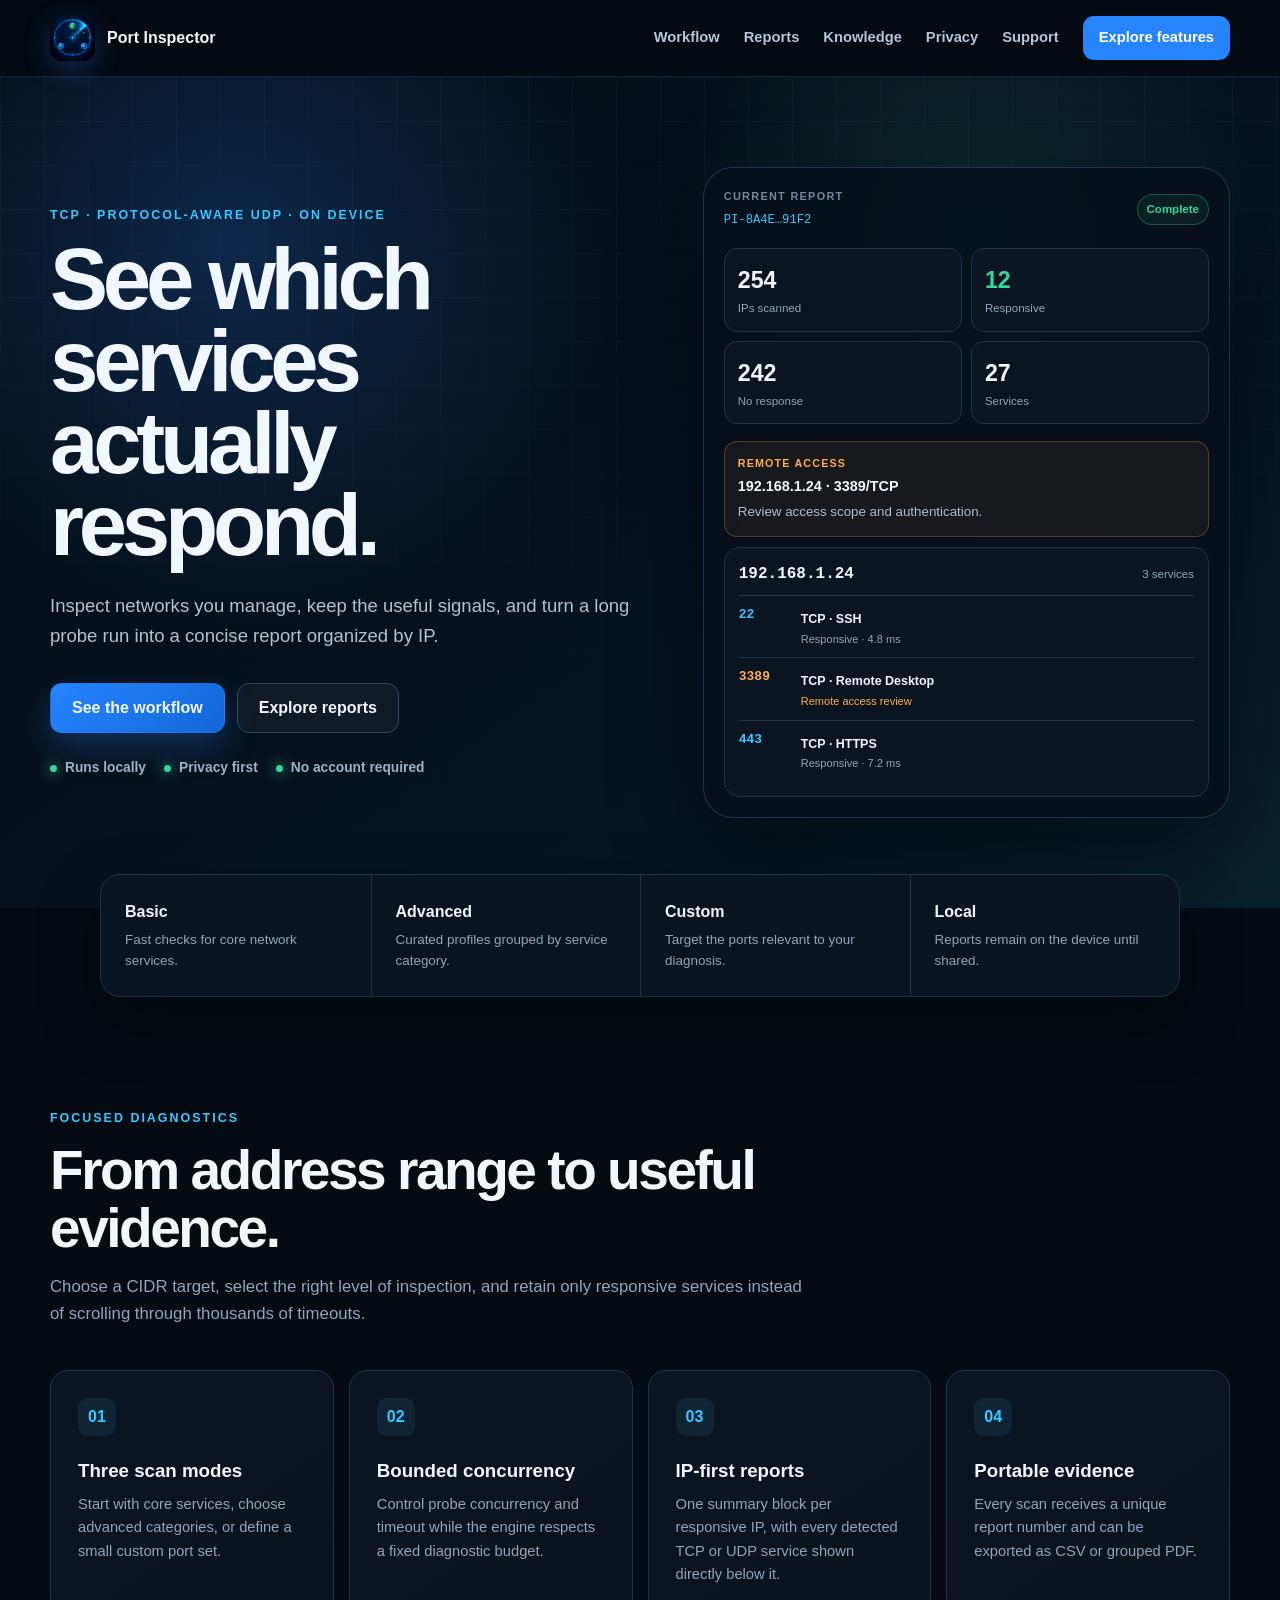
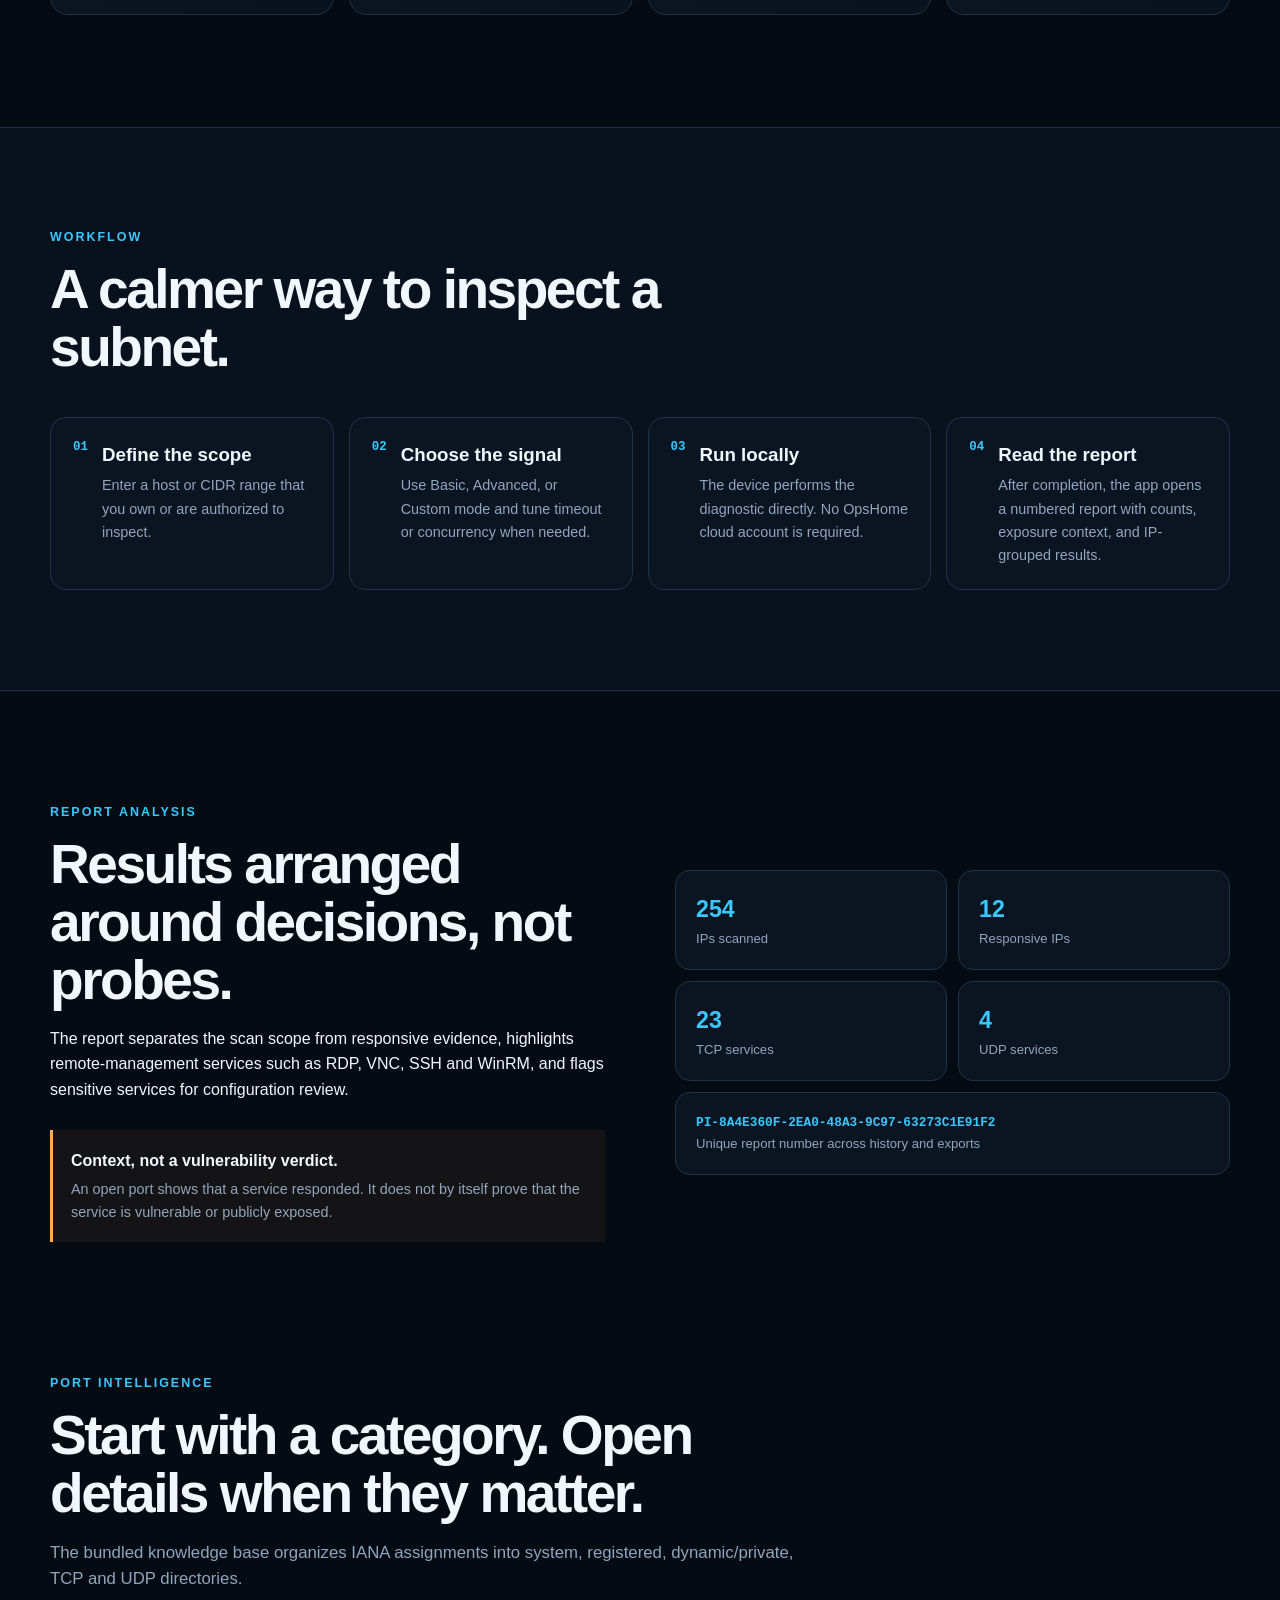
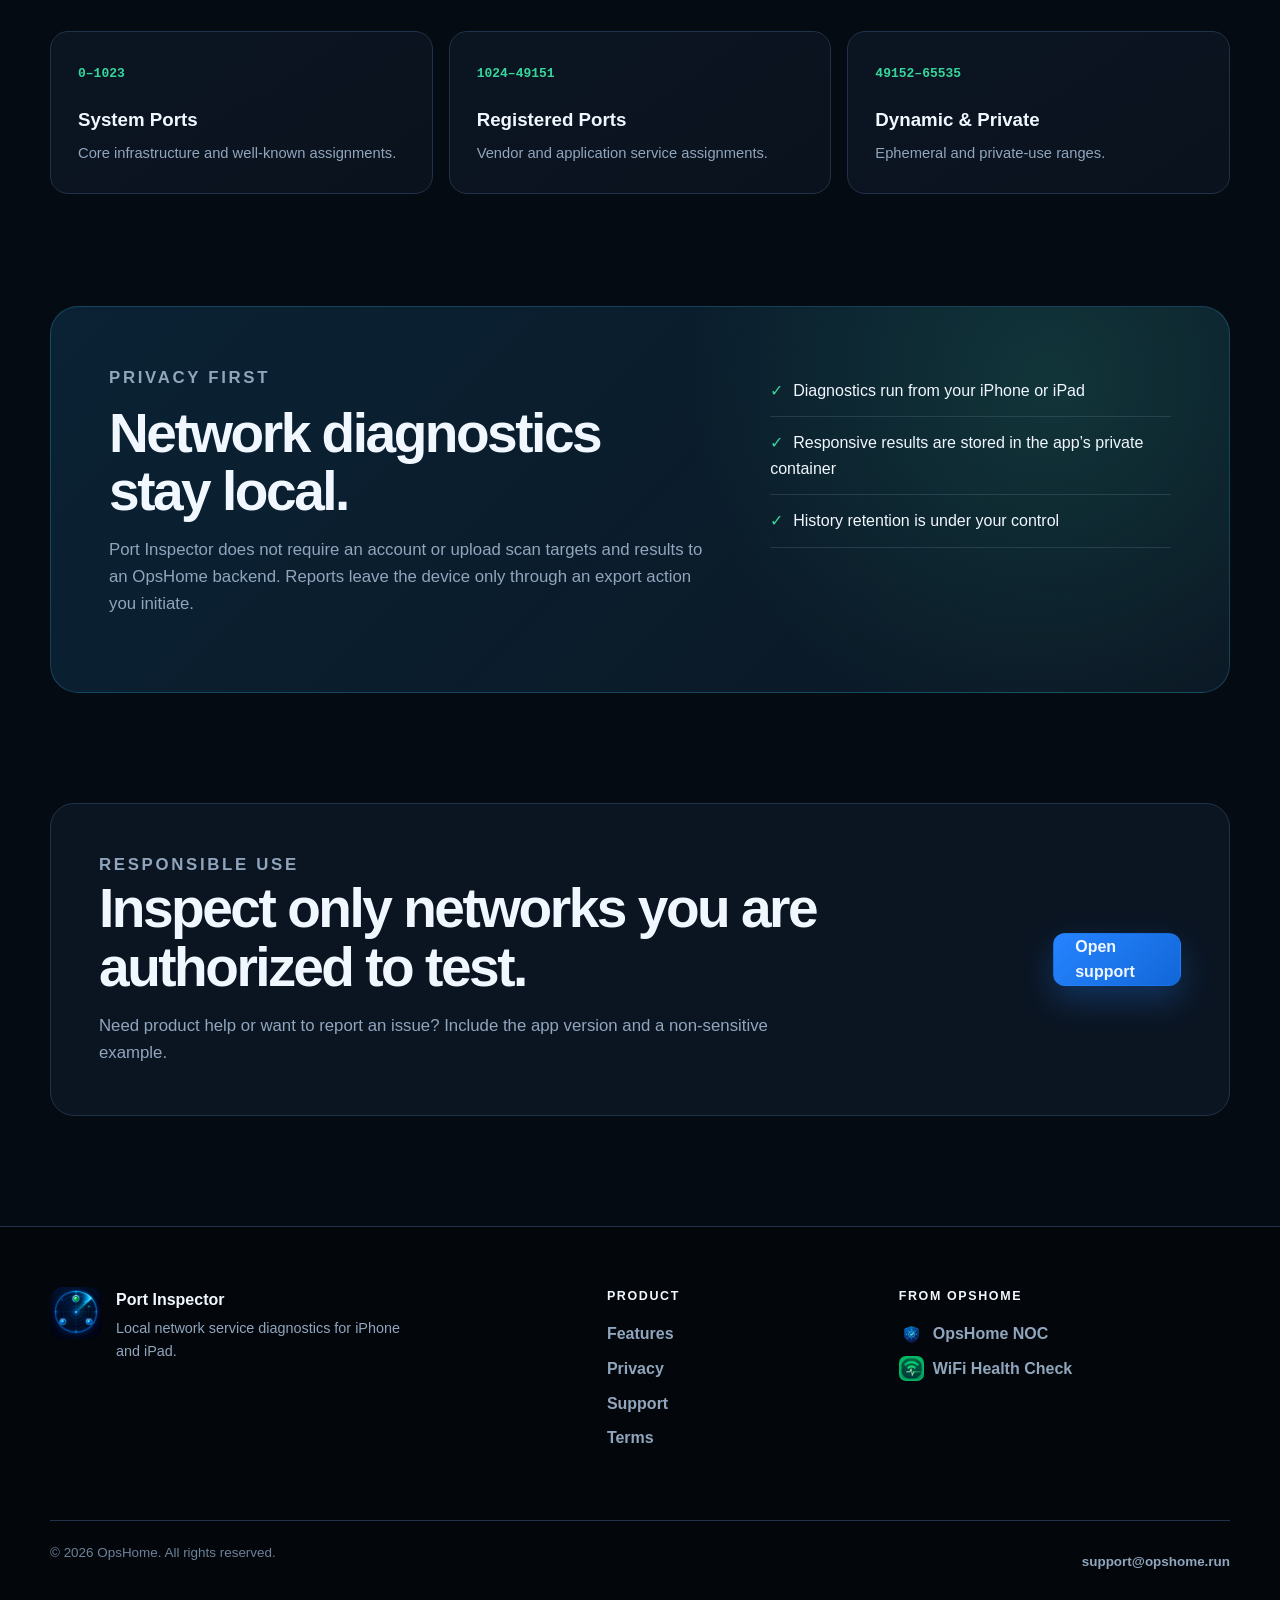
==== docs/index.html @ 99f1d392 "Add files via upload" ====
<!doctype html>
<html lang="en">
<head>
  <meta charset="utf-8">
  <meta name="viewport" content="width=device-width, initial-scale=1">
  <title>Port Inspector — Local Network Service Diagnostics</title>
  <meta name="description" content="Run focused TCP and protocol-aware UDP diagnostics, review responsive services by IP, and keep every scan report on your iPhone or iPad.">
  <meta name="theme-color" content="#050b13">
  <meta name="robots" content="index,follow,max-image-preview:large">
  <link rel="canonical" href="https://port-inspector.superstat2011.chatgpt.site/">
  <link rel="icon" type="image/png" href="assets/images/app-logo.png">
  <link rel="apple-touch-icon" href="assets/images/app-logo.png">
  <link rel="manifest" href="site.webmanifest">
  <link rel="stylesheet" href="styles.css">
  <meta property="og:type" content="website">
  <meta property="og:title" content="Port Inspector — Local Network Service Diagnostics">
  <meta property="og:description" content="Responsive-only reports, IP-based summaries, exposure context and an offline IANA knowledge base.">
  <meta property="og:url" content="https://port-inspector.superstat2011.chatgpt.site/">
  <script type="application/ld+json">
  {"@context":"https://schema.org","@type":"SoftwareApplication","name":"Port Inspector","applicationCategory":"UtilitiesApplication","operatingSystem":"iOS 17 or later, iPadOS 17 or later","url":"https://port-inspector.superstat2011.chatgpt.site/","description":"A local TCP and protocol-aware UDP diagnostic app for authorized networks.","featureList":["CIDR target selection","Curated service profiles","Responsive-only reports grouped by IP","Remote-access and sensitive-service context","Bundled IANA port knowledge","CSV and PDF export","On-device storage"]}
  </script>
</head>
<body>
  <header class="site-header"><div class="nav">
    <a class="brand" href="/" aria-label="Port Inspector home"><img src="assets/images/app-logo.png" alt=""><span>Port Inspector</span></a>
    <button class="menu-button" type="button" aria-label="Open menu" aria-expanded="false" data-menu-button>Menu</button>
    <nav class="nav-menu" aria-label="Primary navigation" data-nav-menu>
      <a href="#workflow">Workflow</a><a href="#reports">Reports</a><a href="#knowledge">Knowledge</a><a href="#privacy">Privacy</a><a href="support/">Support</a>
      <a class="nav-cta" href="#features">Explore features</a>
    </nav>
  </div></header>

  <main>
    <section class="hero"><div class="hero-grid">
      <div class="hero-copy">
        <p class="eyebrow">TCP · PROTOCOL-AWARE UDP · ON DEVICE</p>
        <h1>See which services actually respond.</h1>
        <p class="lede">Inspect networks you manage, keep the useful signals, and turn a long probe run into a concise report organized by IP.</p>
        <div class="hero-actions"><a class="button primary" href="#workflow">See the workflow</a><a class="button secondary" href="#reports">Explore reports</a></div>
        <div class="trust"><span>Runs locally</span><span>Privacy first</span><span>No account required</span></div>
      </div>

      <div class="product-demo" aria-label="Example Port Inspector report">
        <div class="demo-head"><div><span class="overline">CURRENT REPORT</span><code>PI-8A4E…91F2</code></div><span class="complete">Complete</span></div>
        <div class="metric-grid"><div><strong>254</strong><span>IPs scanned</span></div><div class="good"><strong>12</strong><span>Responsive</span></div><div><strong>242</strong><span>No response</span></div><div><strong>27</strong><span>Services</span></div></div>
        <div class="warning"><span>REMOTE ACCESS</span><strong>192.168.1.24 · 3389/TCP</strong><small>Review access scope and authentication.</small></div>
        <div class="host-card"><div class="host-title"><strong>192.168.1.24</strong><span>3 services</span></div><div class="port"><code>22</code><span><b>TCP · SSH</b><small>Responsive · 4.8 ms</small></span></div><div class="port risk"><code>3389</code><span><b>TCP · Remote Desktop</b><small>Remote access review</small></span></div><div class="port"><code>443</code><span><b>TCP · HTTPS</b><small>Responsive · 7.2 ms</small></span></div></div>
      </div>
    </div></section>

    <section class="metrics" aria-label="Product highlights"><div><strong>Basic</strong><span>Fast checks for core network services.</span></div><div><strong>Advanced</strong><span>Curated profiles grouped by service category.</span></div><div><strong>Custom</strong><span>Target the ports relevant to your diagnosis.</span></div><div><strong>Local</strong><span>Reports remain on the device until shared.</span></div></section>

    <section class="section" id="features"><div class="section-head"><p class="eyebrow">FOCUSED DIAGNOSTICS</p><h2>From address range to useful evidence.</h2><p>Choose a CIDR target, select the right level of inspection, and retain only responsive services instead of scrolling through thousands of timeouts.</p></div>
      <div class="feature-grid"><article><span>01</span><h3>Three scan modes</h3><p>Start with core services, choose advanced categories, or define a small custom port set.</p></article><article><span>02</span><h3>Bounded concurrency</h3><p>Control probe concurrency and timeout while the engine respects a fixed diagnostic budget.</p></article><article><span>03</span><h3>IP-first reports</h3><p>One summary block per responsive IP, with every detected TCP or UDP service shown directly below it.</p></article><article><span>04</span><h3>Portable evidence</h3><p>Every scan receives a unique report number and can be exported as CSV or grouped PDF.</p></article></div>
    </section>

    <section class="dark-band" id="workflow"><div class="band-inner"><div class="section-head"><p class="eyebrow">WORKFLOW</p><h2>A calmer way to inspect a subnet.</h2></div><ol class="steps"><li><span>01</span><div><h3>Define the scope</h3><p>Enter a host or CIDR range that you own or are authorized to inspect.</p></div></li><li><span>02</span><div><h3>Choose the signal</h3><p>Use Basic, Advanced, or Custom mode and tune timeout or concurrency when needed.</p></div></li><li><span>03</span><div><h3>Run locally</h3><p>The device performs the diagnostic directly. No OpsHome cloud account is required.</p></div></li><li><span>04</span><div><h3>Read the report</h3><p>After completion, the app opens a numbered report with counts, exposure context, and IP-grouped results.</p></div></li></ol></div></section>

    <section class="section" id="reports"><div class="split"><div class="section-head"><p class="eyebrow">REPORT ANALYSIS</p><h2>Results arranged around decisions, not probes.</h2><p>The report separates the scan scope from responsive evidence, highlights remote-management services such as RDP, VNC, SSH and WinRM, and flags sensitive services for configuration review.</p><div class="note"><strong>Context, not a vulnerability verdict.</strong><span>An open port shows that a service responded. It does not by itself prove that the service is vulnerable or publicly exposed.</span></div></div><div class="report-list"><div><b>254</b><span>IPs scanned</span></div><div><b>12</b><span>Responsive IPs</span></div><div><b>23</b><span>TCP services</span></div><div><b>4</b><span>UDP services</span></div><div class="wide"><b>PI-8A4E360F-2EA0-48A3-9C97-63273C1E91F2</b><span>Unique report number across history and exports</span></div></div></div></section>

    <section class="section knowledge" id="knowledge"><div class="section-head"><p class="eyebrow">PORT INTELLIGENCE</p><h2>Start with a category. Open details when they matter.</h2><p>The bundled knowledge base organizes IANA assignments into system, registered, dynamic/private, TCP and UDP directories.</p></div><div class="knowledge-grid"><article><code>0–1023</code><h3>System Ports</h3><p>Core infrastructure and well-known assignments.</p></article><article><code>1024–49151</code><h3>Registered Ports</h3><p>Vendor and application service assignments.</p></article><article><code>49152–65535</code><h3>Dynamic &amp; Private</h3><p>Ephemeral and private-use ranges.</p></article></div></section>

    <section class="privacy" id="privacy"><div><p class="eyebrow">PRIVACY FIRST</p><h2>Network diagnostics stay local.</h2><p>Port Inspector does not require an account or upload scan targets and results to an OpsHome backend. Reports leave the device only through an export action you initiate.</p></div><ul><li>Diagnostics run from your iPhone or iPad</li><li>Responsive results are stored in the app’s private container</li><li>History retention is under your control</li></ul></section>

    <section class="cta"><div><p class="eyebrow">RESPONSIBLE USE</p><h2>Inspect only networks you are authorized to test.</h2><p>Need product help or want to report an issue? Include the app version and a non-sensitive example.</p></div><a class="button primary" href="support/">Open support</a></section>
  </main>

  <footer><div class="footer-grid"><div class="footer-brand"><img src="assets/images/app-logo.png" alt=""><div><strong>Port Inspector</strong><span>Local network service diagnostics for iPhone and iPad.</span></div></div><div><h2>Product</h2><a href="#features">Features</a><a href="privacy/">Privacy</a><a href="support/">Support</a><a href="terms/">Terms</a></div><div><h2>From OpsHome</h2><a class="product-link" href="https://app.opshome.run/"><img src="assets/images/opshome-noc.png" alt="">OpsHome NOC</a><a class="product-link" href="https://wifi.opshome.run/"><img src="assets/images/wifi-health-check.png" alt="">WiFi Health Check</a></div></div><div class="footer-bottom"><span>© 2026 OpsHome. All rights reserved.</span><a href="mailto:support@opshome.run">support@opshome.run</a></div></footer>
  <script src="assets/js/main.js" defer></script>
</body>
</html>
---- docs/styles.css ----
:root{color-scheme:dark;--bg:#050b13;--panel:#0b1522;--panel2:#101d2d;--line:#203249;--text:#f1f7ff;--muted:#91a5bd;--cyan:#39c8ff;--blue:#2684ff;--mint:#37d69d;--orange:#ffad4d;--red:#ff6075;font-family:Inter,ui-sans-serif,-apple-system,BlinkMacSystemFont,"Segoe UI",sans-serif;font-synthesis:none}*{box-sizing:border-box}html{scroll-behavior:smooth}body{margin:0;color:var(--text);background:var(--bg);line-height:1.6}a{color:inherit}img{max-width:100%}.site-header{position:sticky;top:0;z-index:20;border-bottom:1px solid rgba(118,155,197,.15);background:rgba(5,11,19,.88);backdrop-filter:blur(18px)}.nav{width:min(1180px,calc(100% - 40px));min-height:76px;margin:auto;display:flex;align-items:center;gap:28px}.brand{display:flex;align-items:center;gap:12px;text-decoration:none;font-weight:850}.brand img{width:45px;height:45px;border-radius:12px;box-shadow:0 8px 26px rgba(38,132,255,.25)}.nav-menu{margin-left:auto;display:flex;align-items:center;gap:24px}.nav-menu>a{text-decoration:none;color:#b6c5d7;font-size:.92rem;font-weight:700}.nav-menu>a:hover{color:#fff}.nav-cta{padding:10px 16px!important;color:#fff!important;border-radius:11px;background:var(--blue)}.menu-button{display:none;margin-left:auto;padding:9px 12px;color:#fff;border:1px solid var(--line);border-radius:10px;background:var(--panel)}.hero{position:relative;overflow:hidden;background:radial-gradient(circle at 76% 18%,rgba(55,214,157,.13),transparent 25%),radial-gradient(circle at 18% 20%,rgba(38,132,255,.22),transparent 31%),linear-gradient(145deg,#050b13,#071421 70%,#08212b)}.hero:after{content:"";position:absolute;inset:0;pointer-events:none;background-image:linear-gradient(rgba(95,163,221,.045) 1px,transparent 1px),linear-gradient(90deg,rgba(95,163,221,.045) 1px,transparent 1px);background-size:44px 44px;mask-image:linear-gradient(#000,transparent 92%)}.hero-grid{position:relative;z-index:1;width:min(1180px,calc(100% - 40px));min-height:700px;margin:auto;padding:90px 0;display:grid;grid-template-columns:1.05fr .95fr;align-items:center;gap:70px}.eyebrow{margin:0 0 12px;color:var(--cyan);font-size:.78rem;font-weight:900;letter-spacing:.16em}.hero h1{max-width:700px;margin:0;font-size:clamp(3.2rem,6.8vw,6.2rem);line-height:.94;letter-spacing:-.06em}.lede{max-width:650px;margin:26px 0 0;color:#b1c2d5;font-size:1.16rem}.hero-actions{display:flex;gap:12px;margin-top:32px}.button{display:inline-flex;min-height:50px;padding:0 21px;align-items:center;justify-content:center;border:1px solid transparent;border-radius:12px;text-decoration:none;font-weight:850}.primary{background:linear-gradient(135deg,var(--blue),#1267d8);box-shadow:0 14px 32px rgba(38,132,255,.27)}.secondary{border-color:#304865;background:rgba(255,255,255,.04)}.trust{display:flex;flex-wrap:wrap;gap:18px;margin-top:24px;color:#9eb1c8;font-size:.86rem;font-weight:700}.trust span:before{content:"";display:inline-block;width:7px;height:7px;margin-right:8px;border-radius:50%;background:var(--mint);box-shadow:0 0 13px var(--mint)}.product-demo{padding:20px;border:1px solid rgba(92,143,194,.28);border-radius:30px;background:rgba(7,15,25,.85);box-shadow:0 36px 90px rgba(0,0,0,.45);backdrop-filter:blur(18px)}.demo-head,.host-title{display:flex;align-items:center;justify-content:space-between;gap:15px}.overline{display:block;color:#7189a4;font-size:.68rem;font-weight:900;letter-spacing:.12em}.demo-head code{color:var(--cyan);font-size:.76rem}.complete{padding:5px 9px;color:var(--mint);border:1px solid rgba(55,214,157,.3);border-radius:999px;background:rgba(55,214,157,.08);font-size:.72rem;font-weight:800}.metric-grid{display:grid;grid-template-columns:1fr 1fr;gap:9px;margin:17px 0}.metric-grid div{padding:13px;border:1px solid var(--line);border-radius:13px;background:var(--panel)}.metric-grid strong,.metric-grid span{display:block}.metric-grid strong{font-size:1.45rem}.metric-grid span{color:var(--muted);font-size:.72rem}.metric-grid .good strong{color:var(--mint)}.warning{padding:13px;border:1px solid rgba(255,173,77,.25);border-radius:13px;background:rgba(255,173,77,.07)}.warning span,.warning strong,.warning small{display:block}.warning span{color:var(--orange);font-size:.67rem;font-weight:900;letter-spacing:.11em}.warning strong{margin:3px 0;font-size:.9rem}.warning small{color:#aebed0}.host-card{margin-top:10px;padding:14px;border:1px solid var(--line);border-radius:15px;background:var(--panel)}.host-title{padding-bottom:8px}.host-title strong{font-family:ui-monospace,monospace}.host-title span{color:var(--muted);font-size:.72rem}.port{display:grid;grid-template-columns:54px 1fr;gap:8px;padding:9px 0;border-top:1px solid var(--line)}.port>code{color:var(--cyan);font-weight:900}.port span,.port small{display:block}.port b{font-size:.78rem}.port small{color:var(--muted);font-size:.69rem}.port.risk>code,.port.risk small{color:var(--orange)}.metrics{position:relative;z-index:2;width:min(1080px,calc(100% - 40px));margin:-34px auto 0;display:grid;grid-template-columns:repeat(4,1fr);border:1px solid var(--line);border-radius:20px;background:#0a1420;box-shadow:0 24px 60px rgba(0,0,0,.35)}.metrics div{padding:24px}.metrics div+div{border-left:1px solid var(--line)}.metrics strong,.metrics span{display:block}.metrics span{margin-top:4px;color:var(--muted);font-size:.84rem}.section,.privacy,.cta{width:min(1180px,calc(100% - 40px));margin:auto}.section{padding:112px 0}.section-head{max-width:760px}.section h2,.dark-band h2,.privacy h2,.cta h2{margin:0;font-size:clamp(2.2rem,4.3vw,3.6rem);line-height:1.06;letter-spacing:-.045em}.section-head>p:last-child,.privacy p,.cta p{color:var(--muted);font-size:1.05rem}.feature-grid{display:grid;grid-template-columns:repeat(4,1fr);gap:15px;margin-top:42px}.feature-grid article,.knowledge-grid article{padding:27px;border:1px solid var(--line);border-radius:18px;background:linear-gradient(145deg,#0b1522,#0a121d)}.feature-grid article>span{display:grid;width:38px;height:38px;place-items:center;color:var(--cyan);border-radius:10px;background:rgba(57,200,255,.09);font-weight:900}.feature-grid h3,.knowledge-grid h3{margin:20px 0 7px}.feature-grid p,.knowledge-grid p{margin:0;color:var(--muted);font-size:.92rem}.dark-band{padding:100px 0;border-block:1px solid var(--line);background:#08111c}.band-inner{width:min(1180px,calc(100% - 40px));margin:auto}.steps{display:grid;grid-template-columns:repeat(4,1fr);gap:15px;margin:40px 0 0;padding:0;list-style:none}.steps li{display:flex;gap:14px;padding:22px;border:1px solid var(--line);border-radius:16px;background:var(--panel)}.steps li>span{color:var(--cyan);font:900 .78rem ui-monospace,monospace}.steps h3{margin:0}.steps p{margin:5px 0 0;color:var(--muted);font-size:.9rem}.split{display:grid;grid-template-columns:1fr 1fr;gap:70px;align-items:center}.note{margin-top:28px;padding:18px;border-left:3px solid var(--orange);background:rgba(255,173,77,.06)}.note strong,.note span{display:block}.note span{margin-top:4px;color:var(--muted);font-size:.9rem}.report-list{display:grid;grid-template-columns:1fr 1fr;gap:11px}.report-list div{padding:20px;border:1px solid var(--line);border-radius:15px;background:var(--panel)}.report-list b,.report-list span{display:block}.report-list b{color:var(--cyan);font-size:1.45rem}.report-list span{color:var(--muted);font-size:.82rem}.report-list .wide{grid-column:1/-1}.report-list .wide b{overflow:hidden;font-size:.8rem;font-family:ui-monospace,monospace;text-overflow:ellipsis}.knowledge{padding-top:20px}.knowledge-grid{display:grid;grid-template-columns:repeat(3,1fr);gap:16px;margin-top:38px}.knowledge-grid code{color:var(--mint);font-weight:900}.privacy{padding:58px;display:grid;grid-template-columns:1.2fr .8fr;gap:60px;border:1px solid rgba(57,200,255,.22);border-radius:28px;background:radial-gradient(circle at 85% 20%,rgba(55,214,157,.14),transparent 35%),linear-gradient(135deg,#0a2234,#0b1724)}.privacy ul{margin:0;padding:0;list-style:none}.privacy li{padding:13px 0;border-bottom:1px solid rgba(141,174,205,.18)}.privacy li:before{content:"✓";margin-right:10px;color:var(--mint);font-weight:900}.cta{margin-top:110px;margin-bottom:110px;padding:48px;display:flex;align-items:center;justify-content:space-between;gap:30px;border:1px solid var(--line);border-radius:24px;background:var(--panel)}.cta p{max-width:680px;margin-bottom:0}footer{border-top:1px solid var(--line);background:#03070c}.footer-grid{width:min(1180px,calc(100% - 40px));margin:auto;padding:60px 0;display:grid;grid-template-columns:1.5fr .7fr 1fr;gap:60px}.footer-brand{display:flex;gap:14px}.footer-brand img{width:52px;height:52px;border-radius:13px}.footer-brand strong,.footer-brand span{display:block}.footer-brand span{max-width:300px;margin-top:5px;color:var(--muted);font-size:.9rem}footer h2{margin:0 0 15px;font-size:.78rem;letter-spacing:.13em;text-transform:uppercase}footer a{display:block;margin:9px 0;color:var(--muted);text-decoration:none;font-weight:650}.product-link{display:flex;align-items:center;gap:9px}.product-link img{width:25px;height:25px;object-fit:contain;border-radius:7px}.footer-bottom{width:min(1180px,calc(100% - 40px));margin:auto;padding:21px 0;display:flex;justify-content:space-between;border-top:1px solid var(--line);color:#6e8299;font-size:.84rem}.footer-bottom a{text-decoration:none}.page-hero{padding:90px max(20px,calc((100% - 900px)/2));background:linear-gradient(145deg,#081522,#0b2030);border-bottom:1px solid var(--line)}.page-hero h1{margin:0;font-size:clamp(2.5rem,5vw,4.5rem);letter-spacing:-.05em}.page-hero p{max-width:680px;color:var(--muted)}.page-content{width:min(800px,calc(100% - 40px));margin:auto;padding:65px 0 100px}.page-content h2{margin:38px 0 8px}.page-content p,.page-content li{color:#a8b9cc}.page-content a{color:var(--cyan)}
@media(max-width:950px){.hero-grid,.split{grid-template-columns:1fr}.product-demo{max-width:600px}.metrics,.feature-grid,.steps{grid-template-columns:1fr 1fr}.metrics div:nth-child(3){border-left:0;border-top:1px solid var(--line)}.metrics div:nth-child(4){border-top:1px solid var(--line)}.privacy{grid-template-columns:1fr}.menu-button{display:block}.nav-menu{position:absolute;top:76px;left:20px;right:20px;display:none;padding:18px;border:1px solid var(--line);border-radius:0 0 16px 16px;background:#08111c}.nav-menu.open{display:grid}.nav-menu a{padding:8px}.footer-grid{grid-template-columns:1fr 1fr}.footer-brand{grid-column:1/-1}}
@media(max-width:620px){.hero-grid{width:calc(100% - 28px);min-height:auto;padding:65px 0 90px}.hero h1{font-size:clamp(2.8rem,14vw,4.3rem)}.hero-actions{flex-direction:column}.metrics,.feature-grid,.steps,.knowledge-grid,.report-list{grid-template-columns:1fr}.metrics div+div{border-left:0;border-top:1px solid var(--line)}.section{padding:82px 0}.privacy{width:100%;padding:52px 20px;border-radius:0}.cta{margin-block:75px;padding:32px 23px;align-items:flex-start;flex-direction:column}.footer-grid{grid-template-columns:1fr;gap:32px}.footer-brand{grid-column:auto}.footer-bottom{flex-direction:column;gap:8px}.product-demo{padding:13px;border-radius:21px}}
@media(prefers-reduced-motion:reduce){html{scroll-behavior:auto}}
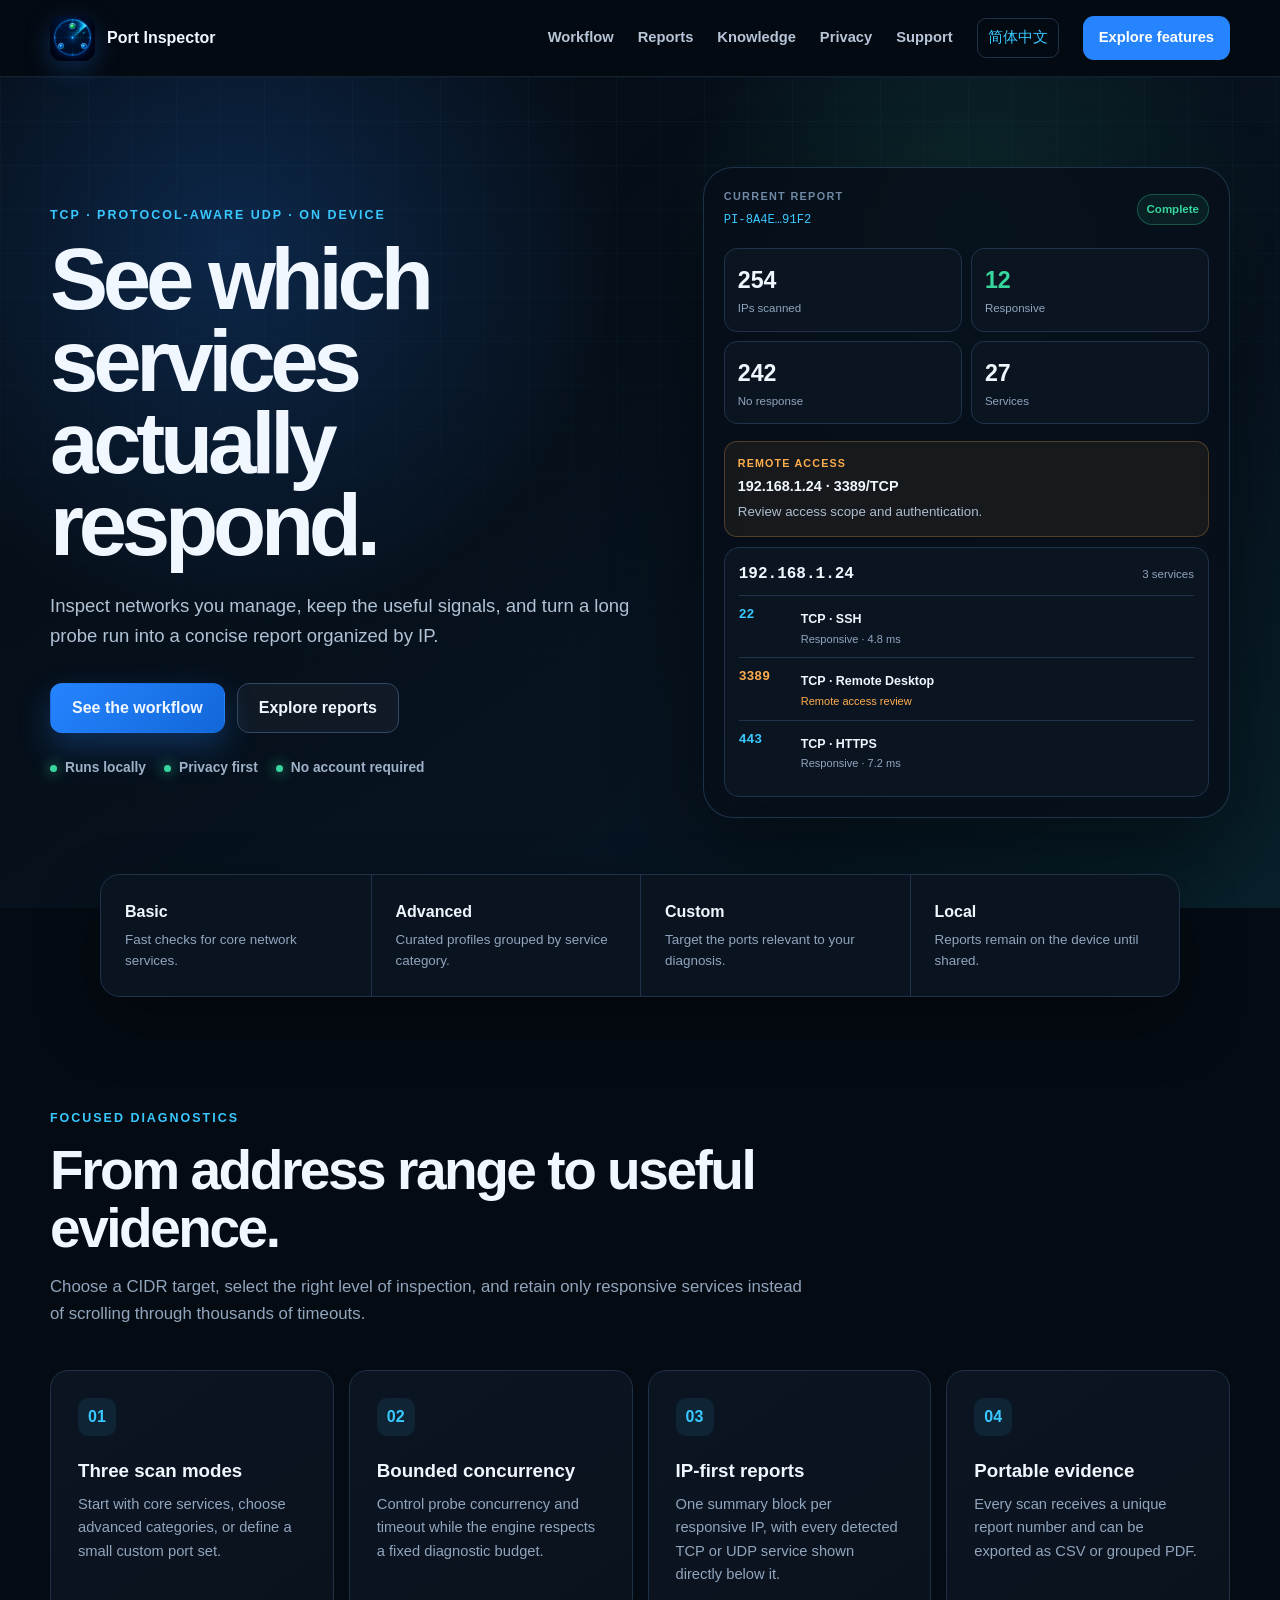
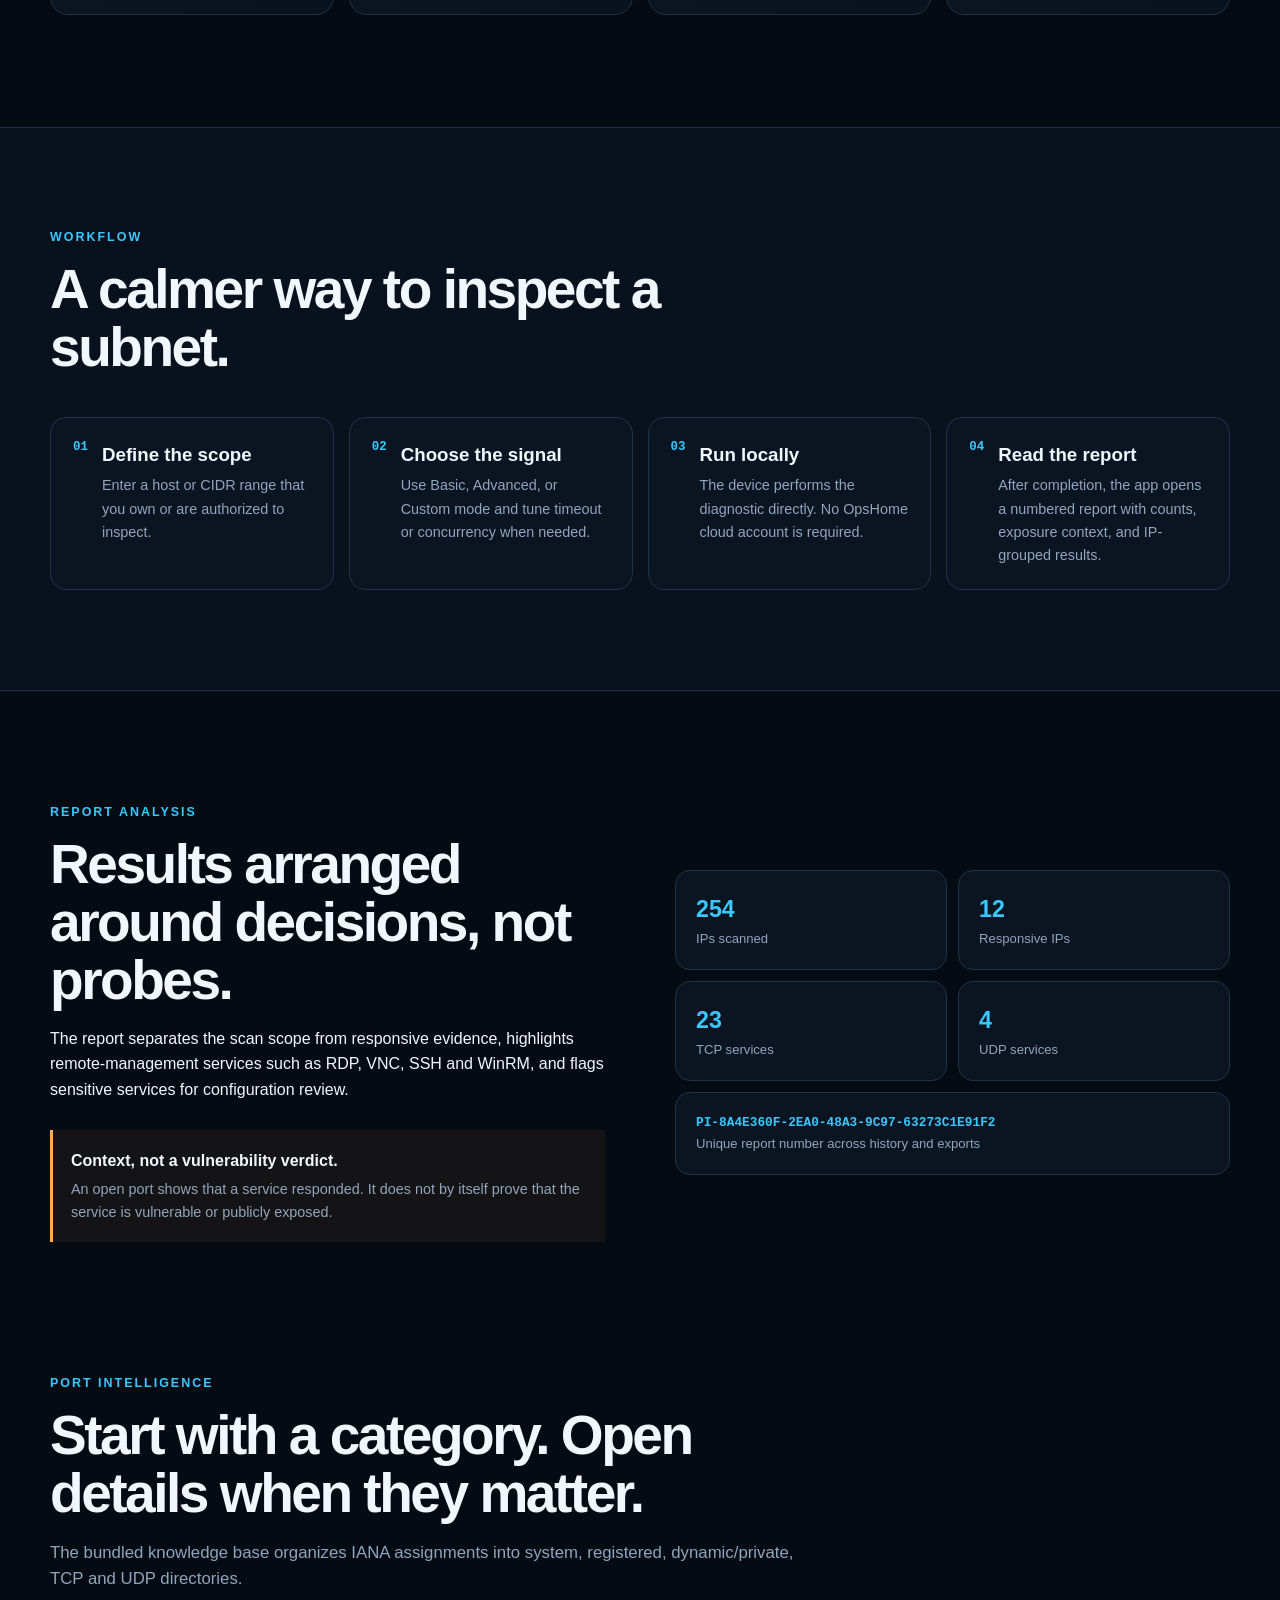
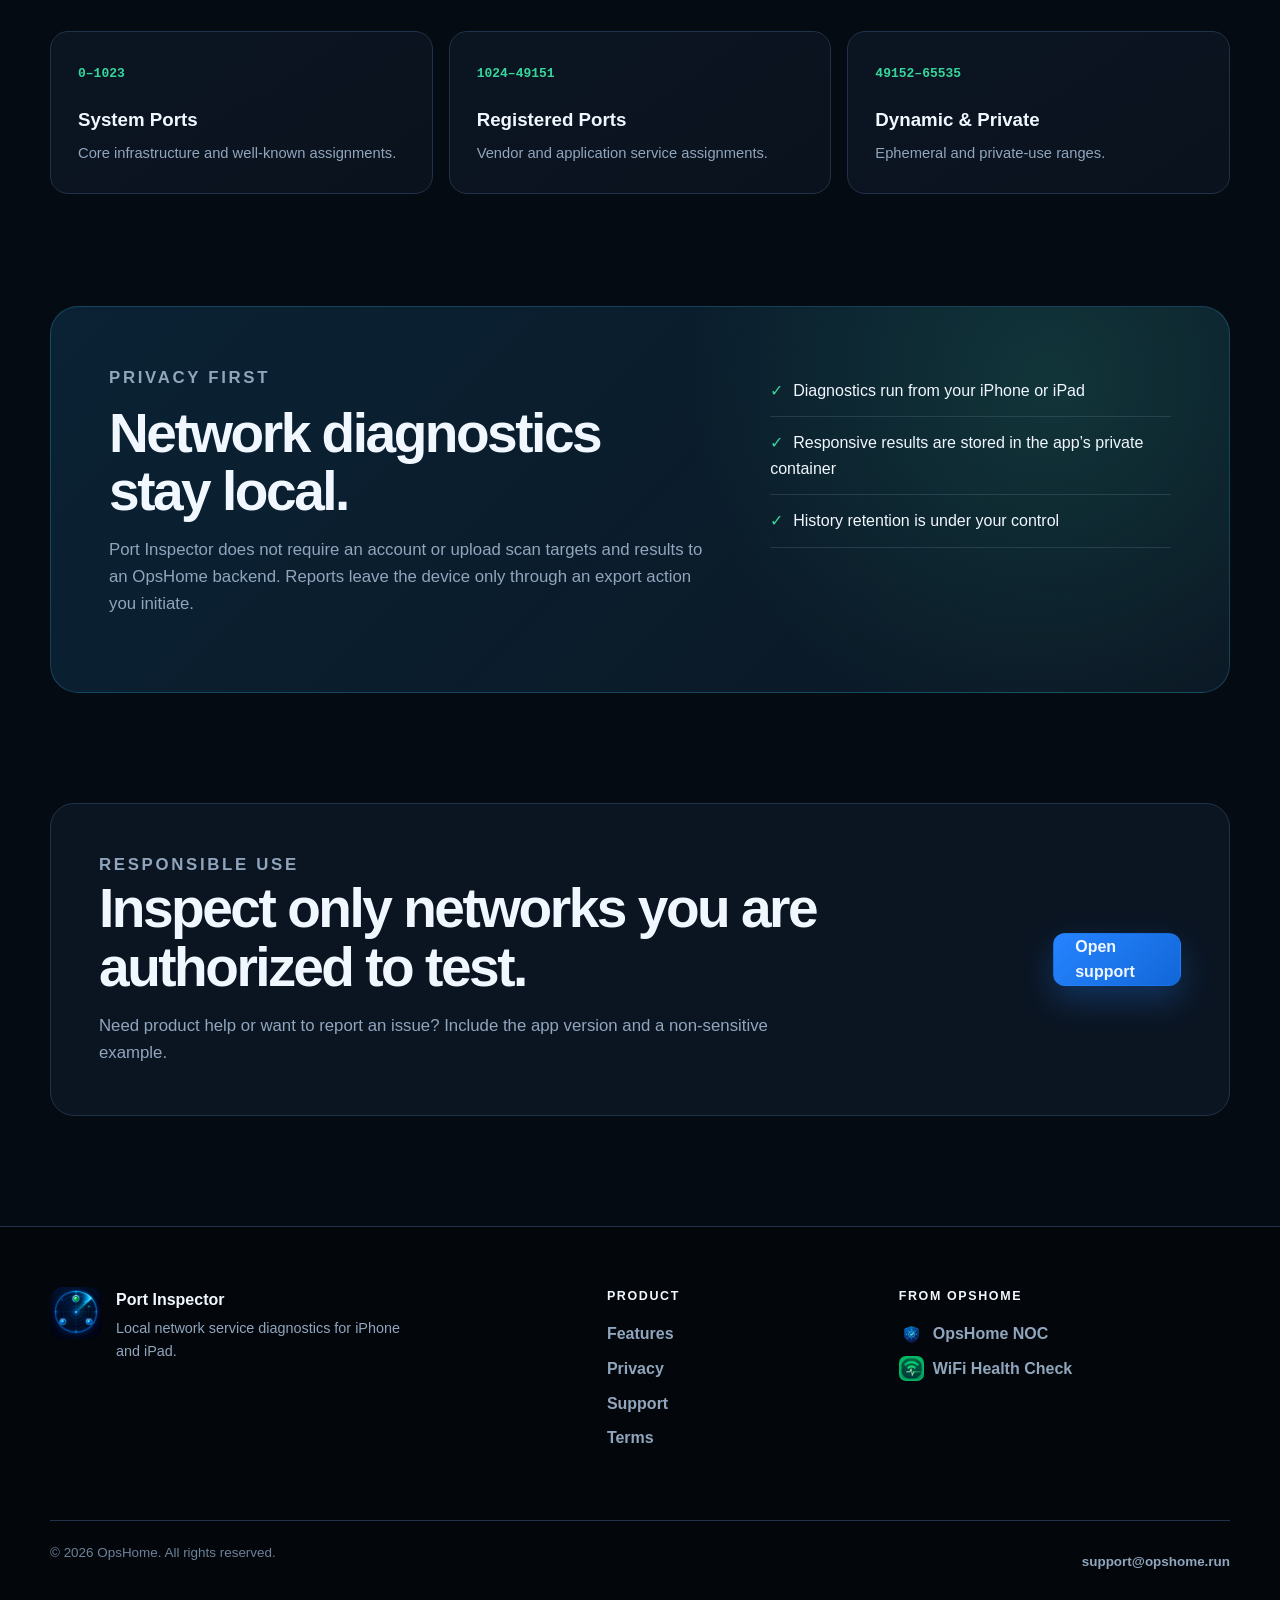
==== commit 6d32417f: "Add files via upload" ====
--- a/docs/index.html
+++ b/docs/index.html
@@ -8,6 +8,9 @@
   <meta name="theme-color" content="#050b13">
   <meta name="robots" content="index,follow,max-image-preview:large">
   <link rel="canonical" href="https://port-inspector.superstat2011.chatgpt.site/">
+  <link rel="alternate" hreflang="en" href="https://port-inspector.superstat2011.chatgpt.site/">
+  <link rel="alternate" hreflang="zh-Hans" href="https://port-inspector.superstat2011.chatgpt.site/zh-cn/">
+  <link rel="alternate" hreflang="x-default" href="https://port-inspector.superstat2011.chatgpt.site/">
   <link rel="icon" type="image/png" href="assets/images/app-logo.png">
   <link rel="apple-touch-icon" href="assets/images/app-logo.png">
   <link rel="manifest" href="site.webmanifest">
@@ -25,7 +28,7 @@
     <a class="brand" href="/" aria-label="Port Inspector home"><img src="assets/images/app-logo.png" alt=""><span>Port Inspector</span></a>
     <button class="menu-button" type="button" aria-label="Open menu" aria-expanded="false" data-menu-button>Menu</button>
     <nav class="nav-menu" aria-label="Primary navigation" data-nav-menu>
-      <a href="#workflow">Workflow</a><a href="#reports">Reports</a><a href="#knowledge">Knowledge</a><a href="#privacy">Privacy</a><a href="support/">Support</a>
+      <a href="#workflow">Workflow</a><a href="#reports">Reports</a><a href="#knowledge">Knowledge</a><a href="#privacy">Privacy</a><a href="support/">Support</a><a class="language-link" href="zh-cn/" lang="zh-Hans">简体中文</a>
       <a class="nav-cta" href="#features">Explore features</a>
     </nav>
   </div></header>
--- a/docs/styles.css
+++ b/docs/styles.css
@@ -1,4 +1,5 @@
 :root{color-scheme:dark;--bg:#050b13;--panel:#0b1522;--panel2:#101d2d;--line:#203249;--text:#f1f7ff;--muted:#91a5bd;--cyan:#39c8ff;--blue:#2684ff;--mint:#37d69d;--orange:#ffad4d;--red:#ff6075;font-family:Inter,ui-sans-serif,-apple-system,BlinkMacSystemFont,"Segoe UI",sans-serif;font-synthesis:none}*{box-sizing:border-box}html{scroll-behavior:smooth}body{margin:0;color:var(--text);background:var(--bg);line-height:1.6}a{color:inherit}img{max-width:100%}.site-header{position:sticky;top:0;z-index:20;border-bottom:1px solid rgba(118,155,197,.15);background:rgba(5,11,19,.88);backdrop-filter:blur(18px)}.nav{width:min(1180px,calc(100% - 40px));min-height:76px;margin:auto;display:flex;align-items:center;gap:28px}.brand{display:flex;align-items:center;gap:12px;text-decoration:none;font-weight:850}.brand img{width:45px;height:45px;border-radius:12px;box-shadow:0 8px 26px rgba(38,132,255,.25)}.nav-menu{margin-left:auto;display:flex;align-items:center;gap:24px}.nav-menu>a{text-decoration:none;color:#b6c5d7;font-size:.92rem;font-weight:700}.nav-menu>a:hover{color:#fff}.nav-cta{padding:10px 16px!important;color:#fff!important;border-radius:11px;background:var(--blue)}.menu-button{display:none;margin-left:auto;padding:9px 12px;color:#fff;border:1px solid var(--line);border-radius:10px;background:var(--panel)}.hero{position:relative;overflow:hidden;background:radial-gradient(circle at 76% 18%,rgba(55,214,157,.13),transparent 25%),radial-gradient(circle at 18% 20%,rgba(38,132,255,.22),transparent 31%),linear-gradient(145deg,#050b13,#071421 70%,#08212b)}.hero:after{content:"";position:absolute;inset:0;pointer-events:none;background-image:linear-gradient(rgba(95,163,221,.045) 1px,transparent 1px),linear-gradient(90deg,rgba(95,163,221,.045) 1px,transparent 1px);background-size:44px 44px;mask-image:linear-gradient(#000,transparent 92%)}.hero-grid{position:relative;z-index:1;width:min(1180px,calc(100% - 40px));min-height:700px;margin:auto;padding:90px 0;display:grid;grid-template-columns:1.05fr .95fr;align-items:center;gap:70px}.eyebrow{margin:0 0 12px;color:var(--cyan);font-size:.78rem;font-weight:900;letter-spacing:.16em}.hero h1{max-width:700px;margin:0;font-size:clamp(3.2rem,6.8vw,6.2rem);line-height:.94;letter-spacing:-.06em}.lede{max-width:650px;margin:26px 0 0;color:#b1c2d5;font-size:1.16rem}.hero-actions{display:flex;gap:12px;margin-top:32px}.button{display:inline-flex;min-height:50px;padding:0 21px;align-items:center;justify-content:center;border:1px solid transparent;border-radius:12px;text-decoration:none;font-weight:850}.primary{background:linear-gradient(135deg,var(--blue),#1267d8);box-shadow:0 14px 32px rgba(38,132,255,.27)}.secondary{border-color:#304865;background:rgba(255,255,255,.04)}.trust{display:flex;flex-wrap:wrap;gap:18px;margin-top:24px;color:#9eb1c8;font-size:.86rem;font-weight:700}.trust span:before{content:"";display:inline-block;width:7px;height:7px;margin-right:8px;border-radius:50%;background:var(--mint);box-shadow:0 0 13px var(--mint)}.product-demo{padding:20px;border:1px solid rgba(92,143,194,.28);border-radius:30px;background:rgba(7,15,25,.85);box-shadow:0 36px 90px rgba(0,0,0,.45);backdrop-filter:blur(18px)}.demo-head,.host-title{display:flex;align-items:center;justify-content:space-between;gap:15px}.overline{display:block;color:#7189a4;font-size:.68rem;font-weight:900;letter-spacing:.12em}.demo-head code{color:var(--cyan);font-size:.76rem}.complete{padding:5px 9px;color:var(--mint);border:1px solid rgba(55,214,157,.3);border-radius:999px;background:rgba(55,214,157,.08);font-size:.72rem;font-weight:800}.metric-grid{display:grid;grid-template-columns:1fr 1fr;gap:9px;margin:17px 0}.metric-grid div{padding:13px;border:1px solid var(--line);border-radius:13px;background:var(--panel)}.metric-grid strong,.metric-grid span{display:block}.metric-grid strong{font-size:1.45rem}.metric-grid span{color:var(--muted);font-size:.72rem}.metric-grid .good strong{color:var(--mint)}.warning{padding:13px;border:1px solid rgba(255,173,77,.25);border-radius:13px;background:rgba(255,173,77,.07)}.warning span,.warning strong,.warning small{display:block}.warning span{color:var(--orange);font-size:.67rem;font-weight:900;letter-spacing:.11em}.warning strong{margin:3px 0;font-size:.9rem}.warning small{color:#aebed0}.host-card{margin-top:10px;padding:14px;border:1px solid var(--line);border-radius:15px;background:var(--panel)}.host-title{padding-bottom:8px}.host-title strong{font-family:ui-monospace,monospace}.host-title span{color:var(--muted);font-size:.72rem}.port{display:grid;grid-template-columns:54px 1fr;gap:8px;padding:9px 0;border-top:1px solid var(--line)}.port>code{color:var(--cyan);font-weight:900}.port span,.port small{display:block}.port b{font-size:.78rem}.port small{color:var(--muted);font-size:.69rem}.port.risk>code,.port.risk small{color:var(--orange)}.metrics{position:relative;z-index:2;width:min(1080px,calc(100% - 40px));margin:-34px auto 0;display:grid;grid-template-columns:repeat(4,1fr);border:1px solid var(--line);border-radius:20px;background:#0a1420;box-shadow:0 24px 60px rgba(0,0,0,.35)}.metrics div{padding:24px}.metrics div+div{border-left:1px solid var(--line)}.metrics strong,.metrics span{display:block}.metrics span{margin-top:4px;color:var(--muted);font-size:.84rem}.section,.privacy,.cta{width:min(1180px,calc(100% - 40px));margin:auto}.section{padding:112px 0}.section-head{max-width:760px}.section h2,.dark-band h2,.privacy h2,.cta h2{margin:0;font-size:clamp(2.2rem,4.3vw,3.6rem);line-height:1.06;letter-spacing:-.045em}.section-head>p:last-child,.privacy p,.cta p{color:var(--muted);font-size:1.05rem}.feature-grid{display:grid;grid-template-columns:repeat(4,1fr);gap:15px;margin-top:42px}.feature-grid article,.knowledge-grid article{padding:27px;border:1px solid var(--line);border-radius:18px;background:linear-gradient(145deg,#0b1522,#0a121d)}.feature-grid article>span{display:grid;width:38px;height:38px;place-items:center;color:var(--cyan);border-radius:10px;background:rgba(57,200,255,.09);font-weight:900}.feature-grid h3,.knowledge-grid h3{margin:20px 0 7px}.feature-grid p,.knowledge-grid p{margin:0;color:var(--muted);font-size:.92rem}.dark-band{padding:100px 0;border-block:1px solid var(--line);background:#08111c}.band-inner{width:min(1180px,calc(100% - 40px));margin:auto}.steps{display:grid;grid-template-columns:repeat(4,1fr);gap:15px;margin:40px 0 0;padding:0;list-style:none}.steps li{display:flex;gap:14px;padding:22px;border:1px solid var(--line);border-radius:16px;background:var(--panel)}.steps li>span{color:var(--cyan);font:900 .78rem ui-monospace,monospace}.steps h3{margin:0}.steps p{margin:5px 0 0;color:var(--muted);font-size:.9rem}.split{display:grid;grid-template-columns:1fr 1fr;gap:70px;align-items:center}.note{margin-top:28px;padding:18px;border-left:3px solid var(--orange);background:rgba(255,173,77,.06)}.note strong,.note span{display:block}.note span{margin-top:4px;color:var(--muted);font-size:.9rem}.report-list{display:grid;grid-template-columns:1fr 1fr;gap:11px}.report-list div{padding:20px;border:1px solid var(--line);border-radius:15px;background:var(--panel)}.report-list b,.report-list span{display:block}.report-list b{color:var(--cyan);font-size:1.45rem}.report-list span{color:var(--muted);font-size:.82rem}.report-list .wide{grid-column:1/-1}.report-list .wide b{overflow:hidden;font-size:.8rem;font-family:ui-monospace,monospace;text-overflow:ellipsis}.knowledge{padding-top:20px}.knowledge-grid{display:grid;grid-template-columns:repeat(3,1fr);gap:16px;margin-top:38px}.knowledge-grid code{color:var(--mint);font-weight:900}.privacy{padding:58px;display:grid;grid-template-columns:1.2fr .8fr;gap:60px;border:1px solid rgba(57,200,255,.22);border-radius:28px;background:radial-gradient(circle at 85% 20%,rgba(55,214,157,.14),transparent 35%),linear-gradient(135deg,#0a2234,#0b1724)}.privacy ul{margin:0;padding:0;list-style:none}.privacy li{padding:13px 0;border-bottom:1px solid rgba(141,174,205,.18)}.privacy li:before{content:"✓";margin-right:10px;color:var(--mint);font-weight:900}.cta{margin-top:110px;margin-bottom:110px;padding:48px;display:flex;align-items:center;justify-content:space-between;gap:30px;border:1px solid var(--line);border-radius:24px;background:var(--panel)}.cta p{max-width:680px;margin-bottom:0}footer{border-top:1px solid var(--line);background:#03070c}.footer-grid{width:min(1180px,calc(100% - 40px));margin:auto;padding:60px 0;display:grid;grid-template-columns:1.5fr .7fr 1fr;gap:60px}.footer-brand{display:flex;gap:14px}.footer-brand img{width:52px;height:52px;border-radius:13px}.footer-brand strong,.footer-brand span{display:block}.footer-brand span{max-width:300px;margin-top:5px;color:var(--muted);font-size:.9rem}footer h2{margin:0 0 15px;font-size:.78rem;letter-spacing:.13em;text-transform:uppercase}footer a{display:block;margin:9px 0;color:var(--muted);text-decoration:none;font-weight:650}.product-link{display:flex;align-items:center;gap:9px}.product-link img{width:25px;height:25px;object-fit:contain;border-radius:7px}.footer-bottom{width:min(1180px,calc(100% - 40px));margin:auto;padding:21px 0;display:flex;justify-content:space-between;border-top:1px solid var(--line);color:#6e8299;font-size:.84rem}.footer-bottom a{text-decoration:none}.page-hero{padding:90px max(20px,calc((100% - 900px)/2));background:linear-gradient(145deg,#081522,#0b2030);border-bottom:1px solid var(--line)}.page-hero h1{margin:0;font-size:clamp(2.5rem,5vw,4.5rem);letter-spacing:-.05em}.page-hero p{max-width:680px;color:var(--muted)}.page-content{width:min(800px,calc(100% - 40px));margin:auto;padding:65px 0 100px}.page-content h2{margin:38px 0 8px}.page-content p,.page-content li{color:#a8b9cc}.page-content a{color:var(--cyan)}
 @media(max-width:950px){.hero-grid,.split{grid-template-columns:1fr}.product-demo{max-width:600px}.metrics,.feature-grid,.steps{grid-template-columns:1fr 1fr}.metrics div:nth-child(3){border-left:0;border-top:1px solid var(--line)}.metrics div:nth-child(4){border-top:1px solid var(--line)}.privacy{grid-template-columns:1fr}.menu-button{display:block}.nav-menu{position:absolute;top:76px;left:20px;right:20px;display:none;padding:18px;border:1px solid var(--line);border-radius:0 0 16px 16px;background:#08111c}.nav-menu.open{display:grid}.nav-menu a{padding:8px}.footer-grid{grid-template-columns:1fr 1fr}.footer-brand{grid-column:1/-1}}
 @media(max-width:620px){.hero-grid{width:calc(100% - 28px);min-height:auto;padding:65px 0 90px}.hero h1{font-size:clamp(2.8rem,14vw,4.3rem)}.hero-actions{flex-direction:column}.metrics,.feature-grid,.steps,.knowledge-grid,.report-list{grid-template-columns:1fr}.metrics div+div{border-left:0;border-top:1px solid var(--line)}.section{padding:82px 0}.privacy{width:100%;padding:52px 20px;border-radius:0}.cta{margin-block:75px;padding:32px 23px;align-items:flex-start;flex-direction:column}.footer-grid{grid-template-columns:1fr;gap:32px}.footer-brand{grid-column:auto}.footer-bottom{flex-direction:column;gap:8px}.product-demo{padding:13px;border-radius:21px}}
+.language-link{padding:7px 10px;border:1px solid var(--line);border-radius:9px;color:var(--cyan)!important}.language-link:hover{border-color:var(--cyan)}.nav>.language-link{margin-left:auto}
 @media(prefers-reduced-motion:reduce){html{scroll-behavior:auto}}
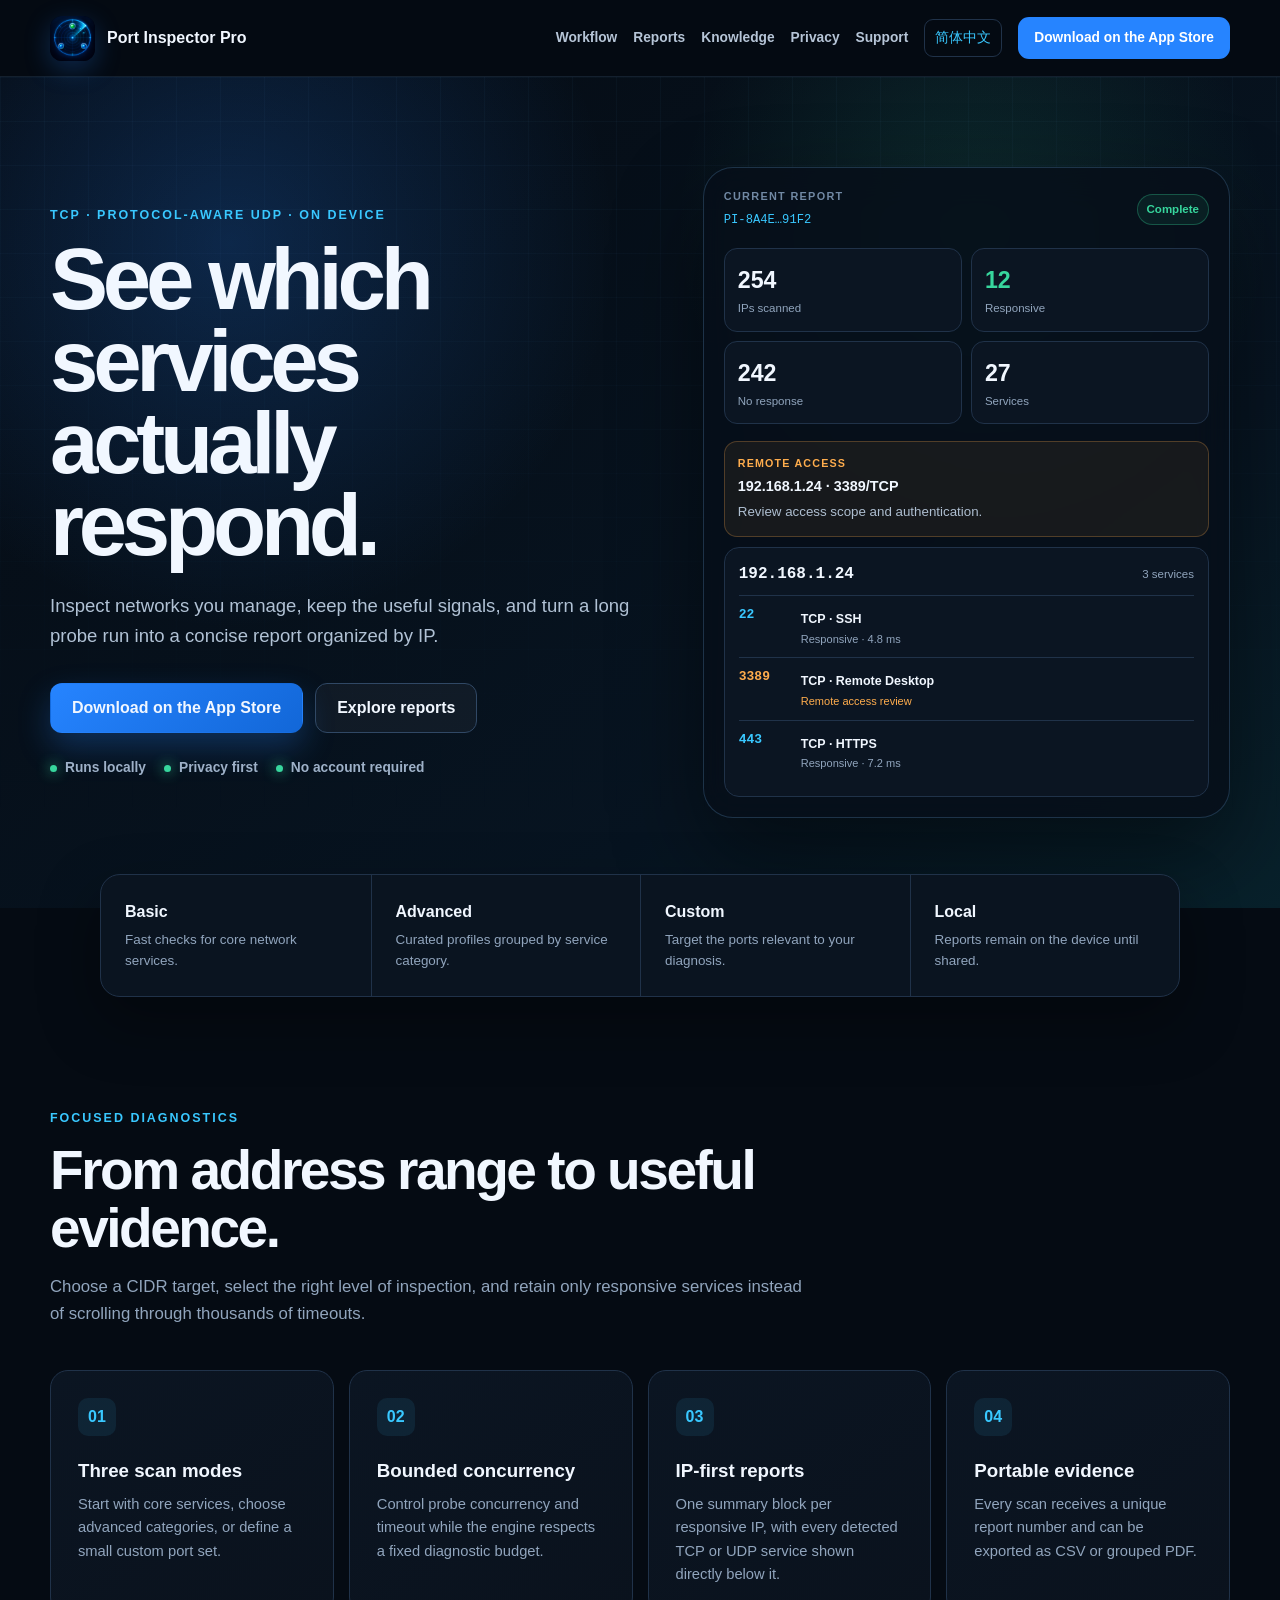
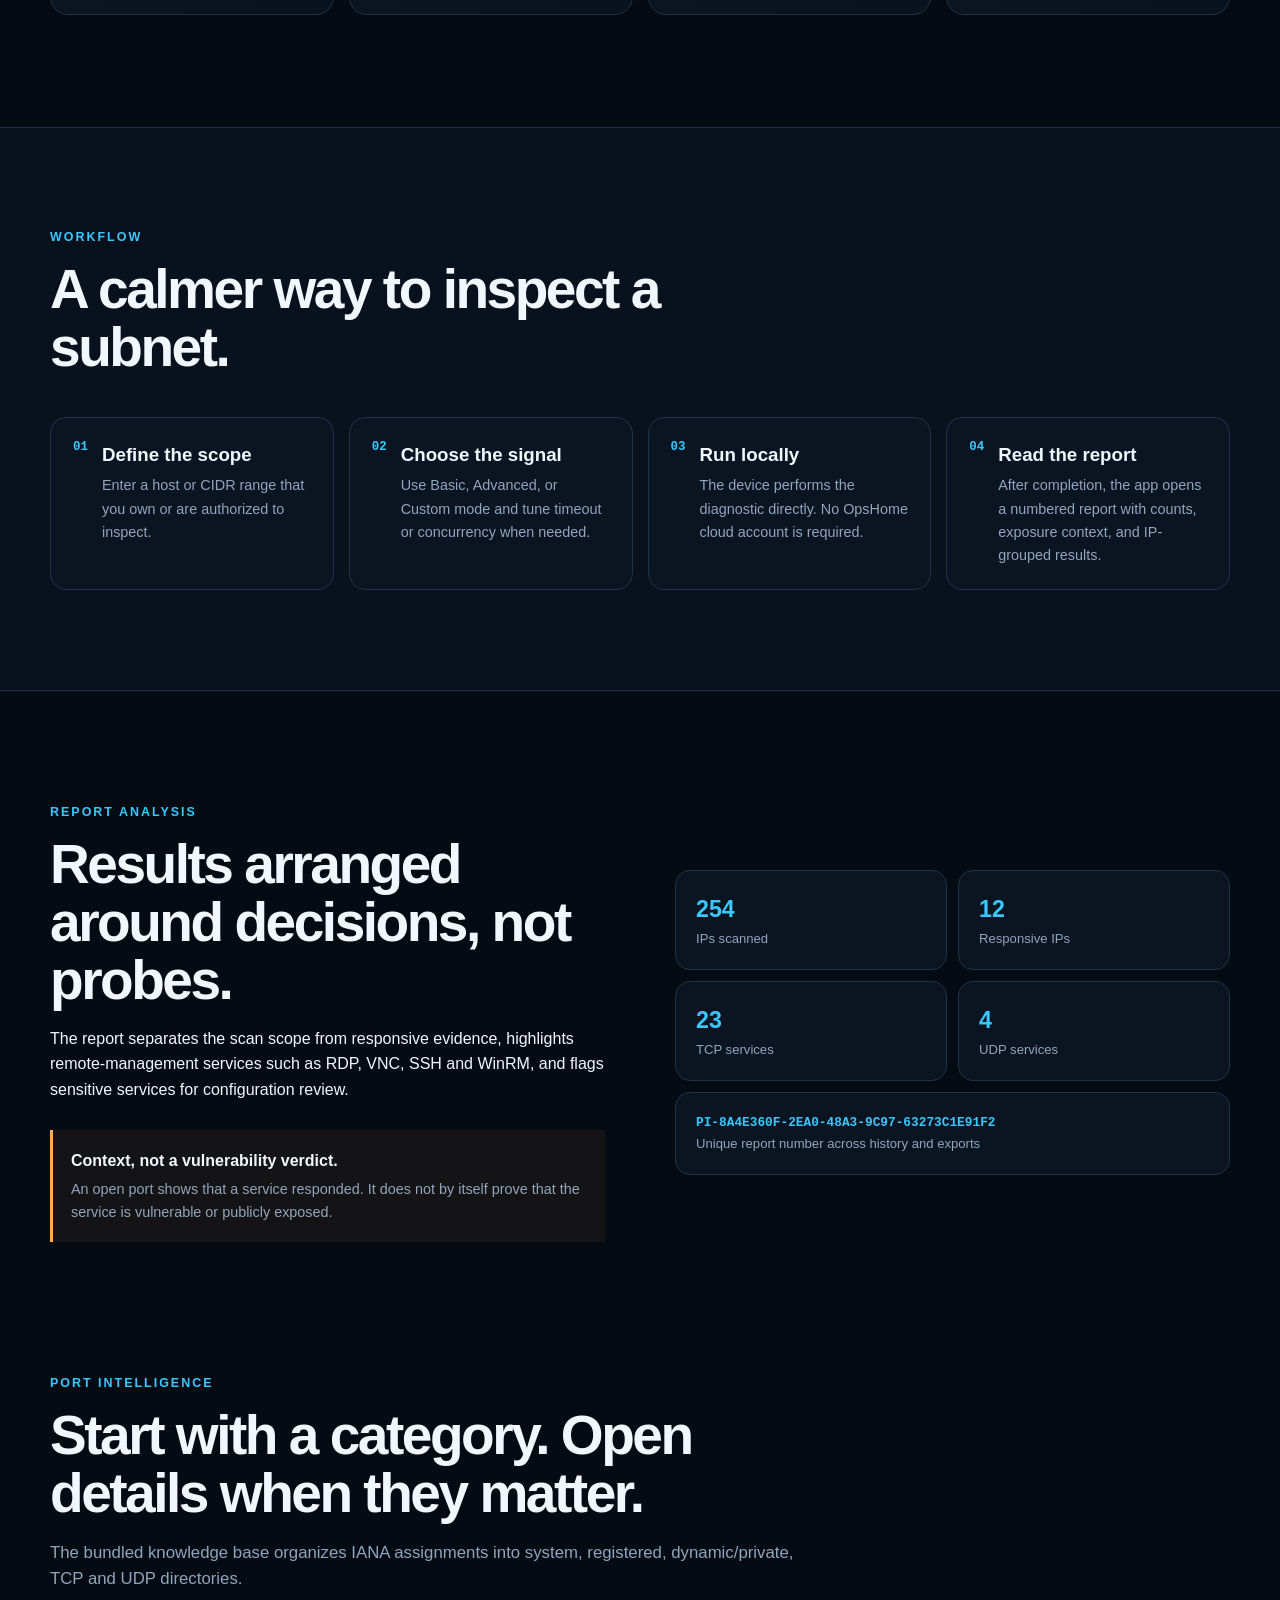
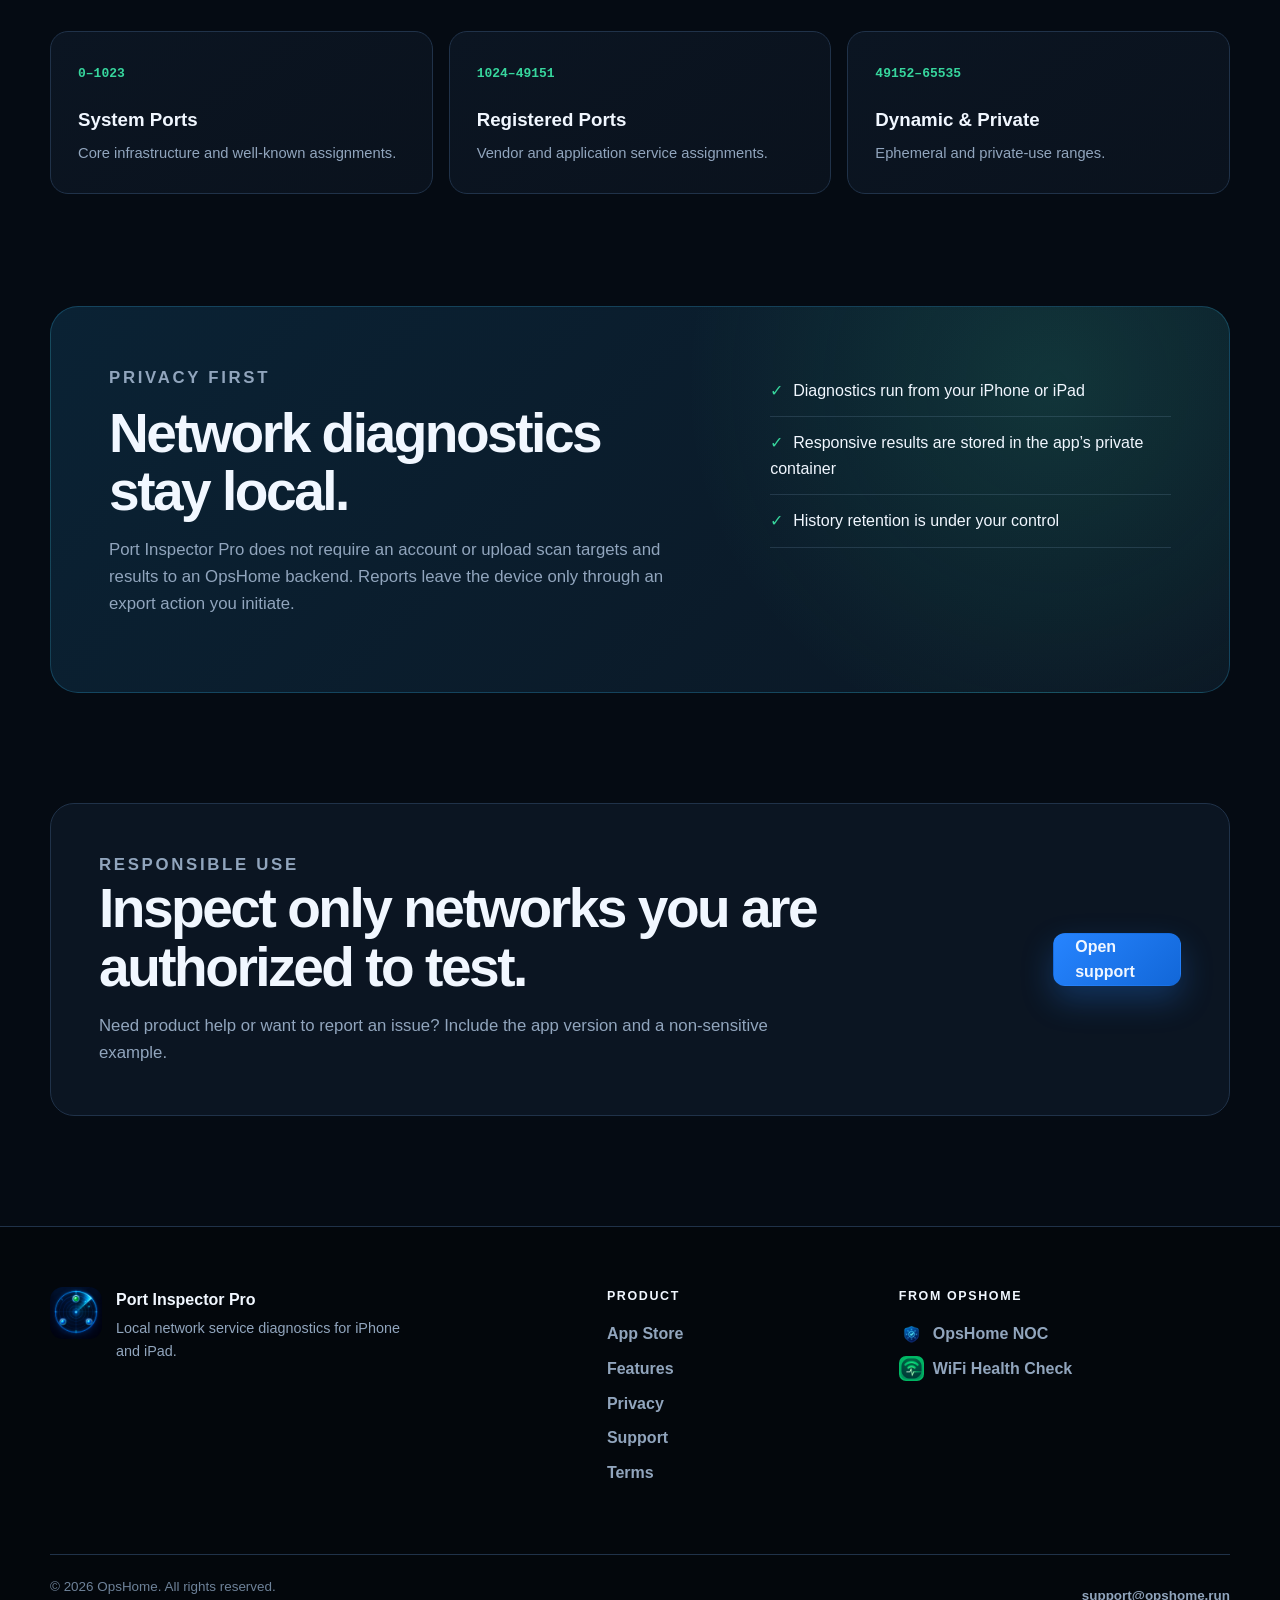
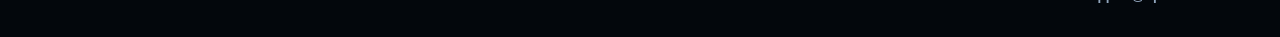
==== commit 5d375c5c: "Add files via upload" ====
--- a/docs/index.html
+++ b/docs/index.html
@@ -3,8 +3,9 @@
 <head>
   <meta charset="utf-8">
   <meta name="viewport" content="width=device-width, initial-scale=1">
-  <title>Port Inspector — Local Network Service Diagnostics</title>
+  <title>Port Inspector Pro — Local Network Service Diagnostics</title>
   <meta name="description" content="Run focused TCP and protocol-aware UDP diagnostics, review responsive services by IP, and keep every scan report on your iPhone or iPad.">
+  <meta name="apple-itunes-app" content="app-id=6818938333">
   <meta name="theme-color" content="#050b13">
   <meta name="robots" content="index,follow,max-image-preview:large">
   <link rel="canonical" href="https://port-inspector.superstat2011.chatgpt.site/">
@@ -16,20 +17,20 @@
   <link rel="manifest" href="site.webmanifest">
   <link rel="stylesheet" href="styles.css">
   <meta property="og:type" content="website">
-  <meta property="og:title" content="Port Inspector — Local Network Service Diagnostics">
+  <meta property="og:title" content="Port Inspector Pro — Local Network Service Diagnostics">
   <meta property="og:description" content="Responsive-only reports, IP-based summaries, exposure context and an offline IANA knowledge base.">
   <meta property="og:url" content="https://port-inspector.superstat2011.chatgpt.site/">
   <script type="application/ld+json">
-  {"@context":"https://schema.org","@type":"SoftwareApplication","name":"Port Inspector","applicationCategory":"UtilitiesApplication","operatingSystem":"iOS 17 or later, iPadOS 17 or later","url":"https://port-inspector.superstat2011.chatgpt.site/","description":"A local TCP and protocol-aware UDP diagnostic app for authorized networks.","featureList":["CIDR target selection","Curated service profiles","Responsive-only reports grouped by IP","Remote-access and sensitive-service context","Bundled IANA port knowledge","CSV and PDF export","On-device storage"]}
+  {"@context":"https://schema.org","@type":"SoftwareApplication","name":"Port Inspector Pro","applicationCategory":"UtilitiesApplication","operatingSystem":"iOS 17 or later, iPadOS 17 or later","url":"https://port-inspector.superstat2011.chatgpt.site/","description":"A local TCP and protocol-aware UDP diagnostic app for authorized networks.","featureList":["CIDR target selection","Curated service profiles","Responsive-only reports grouped by IP","Remote-access and sensitive-service context","Bundled IANA port knowledge","CSV and PDF export","On-device storage"],"downloadUrl":"https://apps.apple.com/us/app/port-inspector-pro/id6818938333","installUrl":"https://apps.apple.com/us/app/port-inspector-pro/id6818938333"}
   </script>
 </head>
 <body>
   <header class="site-header"><div class="nav">
-    <a class="brand" href="/" aria-label="Port Inspector home"><img src="assets/images/app-logo.png" alt=""><span>Port Inspector</span></a>
+    <a class="brand" href="/" aria-label="Port Inspector Pro home"><img src="assets/images/app-logo.png" alt=""><span>Port Inspector Pro</span></a>
     <button class="menu-button" type="button" aria-label="Open menu" aria-expanded="false" data-menu-button>Menu</button>
     <nav class="nav-menu" aria-label="Primary navigation" data-nav-menu>
       <a href="#workflow">Workflow</a><a href="#reports">Reports</a><a href="#knowledge">Knowledge</a><a href="#privacy">Privacy</a><a href="support/">Support</a><a class="language-link" href="zh-cn/" lang="zh-Hans">简体中文</a>
-      <a class="nav-cta" href="#features">Explore features</a>
+      <a class="nav-cta" href="https://apps.apple.com/us/app/port-inspector-pro/id6818938333">Download on the App Store</a>
     </nav>
   </div></header>
 
@@ -39,11 +40,11 @@
         <p class="eyebrow">TCP · PROTOCOL-AWARE UDP · ON DEVICE</p>
         <h1>See which services actually respond.</h1>
         <p class="lede">Inspect networks you manage, keep the useful signals, and turn a long probe run into a concise report organized by IP.</p>
-        <div class="hero-actions"><a class="button primary" href="#workflow">See the workflow</a><a class="button secondary" href="#reports">Explore reports</a></div>
+        <div class="hero-actions"><a class="button primary" href="https://apps.apple.com/us/app/port-inspector-pro/id6818938333">Download on the App Store</a><a class="button secondary" href="#reports">Explore reports</a></div>
         <div class="trust"><span>Runs locally</span><span>Privacy first</span><span>No account required</span></div>
       </div>
 
-      <div class="product-demo" aria-label="Example Port Inspector report">
+      <div class="product-demo" aria-label="Example Port Inspector Pro report">
         <div class="demo-head"><div><span class="overline">CURRENT REPORT</span><code>PI-8A4E…91F2</code></div><span class="complete">Complete</span></div>
         <div class="metric-grid"><div><strong>254</strong><span>IPs scanned</span></div><div class="good"><strong>12</strong><span>Responsive</span></div><div><strong>242</strong><span>No response</span></div><div><strong>27</strong><span>Services</span></div></div>
         <div class="warning"><span>REMOTE ACCESS</span><strong>192.168.1.24 · 3389/TCP</strong><small>Review access scope and authentication.</small></div>
@@ -63,12 +64,12 @@
 
     <section class="section knowledge" id="knowledge"><div class="section-head"><p class="eyebrow">PORT INTELLIGENCE</p><h2>Start with a category. Open details when they matter.</h2><p>The bundled knowledge base organizes IANA assignments into system, registered, dynamic/private, TCP and UDP directories.</p></div><div class="knowledge-grid"><article><code>0–1023</code><h3>System Ports</h3><p>Core infrastructure and well-known assignments.</p></article><article><code>1024–49151</code><h3>Registered Ports</h3><p>Vendor and application service assignments.</p></article><article><code>49152–65535</code><h3>Dynamic &amp; Private</h3><p>Ephemeral and private-use ranges.</p></article></div></section>
 
-    <section class="privacy" id="privacy"><div><p class="eyebrow">PRIVACY FIRST</p><h2>Network diagnostics stay local.</h2><p>Port Inspector does not require an account or upload scan targets and results to an OpsHome backend. Reports leave the device only through an export action you initiate.</p></div><ul><li>Diagnostics run from your iPhone or iPad</li><li>Responsive results are stored in the app’s private container</li><li>History retention is under your control</li></ul></section>
+    <section class="privacy" id="privacy"><div><p class="eyebrow">PRIVACY FIRST</p><h2>Network diagnostics stay local.</h2><p>Port Inspector Pro does not require an account or upload scan targets and results to an OpsHome backend. Reports leave the device only through an export action you initiate.</p></div><ul><li>Diagnostics run from your iPhone or iPad</li><li>Responsive results are stored in the app’s private container</li><li>History retention is under your control</li></ul></section>
 
     <section class="cta"><div><p class="eyebrow">RESPONSIBLE USE</p><h2>Inspect only networks you are authorized to test.</h2><p>Need product help or want to report an issue? Include the app version and a non-sensitive example.</p></div><a class="button primary" href="support/">Open support</a></section>
   </main>
 
-  <footer><div class="footer-grid"><div class="footer-brand"><img src="assets/images/app-logo.png" alt=""><div><strong>Port Inspector</strong><span>Local network service diagnostics for iPhone and iPad.</span></div></div><div><h2>Product</h2><a href="#features">Features</a><a href="privacy/">Privacy</a><a href="support/">Support</a><a href="terms/">Terms</a></div><div><h2>From OpsHome</h2><a class="product-link" href="https://app.opshome.run/"><img src="assets/images/opshome-noc.png" alt="">OpsHome NOC</a><a class="product-link" href="https://wifi.opshome.run/"><img src="assets/images/wifi-health-check.png" alt="">WiFi Health Check</a></div></div><div class="footer-bottom"><span>© 2026 OpsHome. All rights reserved.</span><a href="mailto:support@opshome.run">support@opshome.run</a></div></footer>
+  <footer><div class="footer-grid"><div class="footer-brand"><img src="assets/images/app-logo.png" alt=""><div><strong>Port Inspector Pro</strong><span>Local network service diagnostics for iPhone and iPad.</span></div></div><div><h2>Product</h2><a href="https://apps.apple.com/us/app/port-inspector-pro/id6818938333">App Store</a><a href="#features">Features</a><a href="privacy/">Privacy</a><a href="support/">Support</a><a href="terms/">Terms</a></div><div><h2>From OpsHome</h2><a class="product-link" href="https://app.opshome.run/"><img src="assets/images/opshome-noc.png" alt="">OpsHome NOC</a><a class="product-link" href="https://wifi.opshome.run/"><img src="assets/images/wifi-health-check.png" alt="">WiFi Health Check</a></div></div><div class="footer-bottom"><span>© 2026 OpsHome. All rights reserved.</span><a href="mailto:support@opshome.run">support@opshome.run</a></div></footer>
   <script src="assets/js/main.js" defer></script>
 </body>
 </html>
--- a/docs/styles.css
+++ b/docs/styles.css
@@ -3,3 +3,6 @@
 @media(max-width:620px){.hero-grid{width:calc(100% - 28px);min-height:auto;padding:65px 0 90px}.hero h1{font-size:clamp(2.8rem,14vw,4.3rem)}.hero-actions{flex-direction:column}.metrics,.feature-grid,.steps,.knowledge-grid,.report-list{grid-template-columns:1fr}.metrics div+div{border-left:0;border-top:1px solid var(--line)}.section{padding:82px 0}.privacy{width:100%;padding:52px 20px;border-radius:0}.cta{margin-block:75px;padding:32px 23px;align-items:flex-start;flex-direction:column}.footer-grid{grid-template-columns:1fr;gap:32px}.footer-brand{grid-column:auto}.footer-bottom{flex-direction:column;gap:8px}.product-demo{padding:13px;border-radius:21px}}
 .language-link{padding:7px 10px;border:1px solid var(--line);border-radius:9px;color:var(--cyan)!important}.language-link:hover{border-color:var(--cyan)}.nav>.language-link{margin-left:auto}
 @media(prefers-reduced-motion:reduce){html{scroll-behavior:auto}}
+
+.brand{flex-shrink:0}.brand span{white-space:nowrap}.hero-actions{flex-wrap:wrap}
+@media(min-width:951px){.nav{gap:18px}.nav-menu{gap:16px}.nav-menu>a{font-size:.86rem}}
